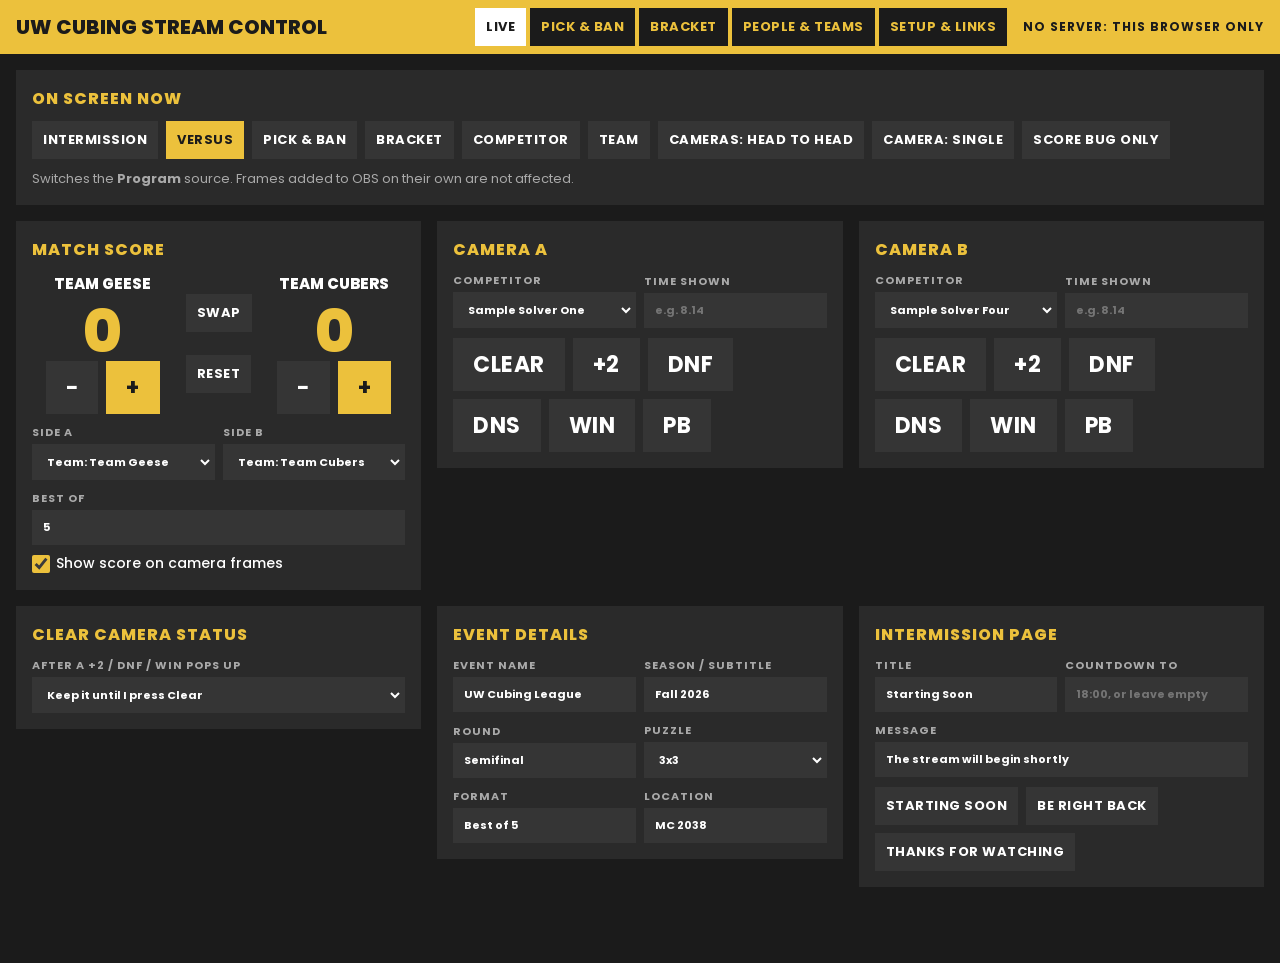
==== control/index.html @ bffdae1d "Add stream graphics framework: frames, control panel and sync server Solid frames (versus, pick and " ====
<!doctype html>
<html lang="en">
<head>
<meta charset="utf-8">
<meta name="viewport" content="width=device-width, initial-scale=1">
<title>UW Cubing stream control</title>
<link rel="stylesheet" href="../shared/theme.css">
<style>
  /* The operator's panel. Viewers never see this page. */
  html, body { overflow: auto; height: auto; background: var(--ink); }
  body { font-size: 15px; padding-bottom: 60px; }

  header.top { position: sticky; top: 0; z-index: 5; background: var(--y-gold); color: var(--ink); display: flex; align-items: center; gap: 16px; padding: 8px 16px; flex-wrap: wrap; }
  header.top h1 { font-size: 20px; font-weight: 800; text-transform: uppercase; margin-right: auto; }
  header.top .conn { font-size: 12px; font-weight: 700; text-transform: uppercase; letter-spacing: 1px; }
  nav { display: flex; gap: 4px; flex-wrap: wrap; }
  nav button { background: var(--ink); color: var(--y-gold); }
  nav button.on { background: var(--white); color: var(--ink); }

  #app { max-width: 1280px; margin: 0 auto; padding: 16px; display: grid; grid-template-columns: repeat(auto-fit, minmax(360px, 1fr)); gap: 16px; align-items: start; }
  .box { background: var(--panel); padding: 16px; display: flex; flex-direction: column; gap: 10px; min-width: 0; }
  .box.wide { grid-column: 1 / -1; }
  .box h2 { font-size: 16px; font-weight: 800; text-transform: uppercase; color: var(--y-gold); letter-spacing: 1px; }
  .box h3 { font-size: 13px; font-weight: 700; text-transform: uppercase; color: var(--muted); letter-spacing: 1px; margin-top: 6px; }
  .hint { font-size: 13px; color: var(--muted); }

  .r { display: flex; gap: 8px; align-items: center; flex-wrap: wrap; }
  .r > label { flex: 1; min-width: 120px; }
  label { display: flex; flex-direction: column; gap: 3px; font-size: 11px; font-weight: 700; text-transform: uppercase; letter-spacing: 1px; color: var(--muted); }
  label.check { flex-direction: row; align-items: center; gap: 6px; flex: none; color: var(--white); text-transform: none; font-size: 14px; letter-spacing: 0; font-weight: 500; }

  input, select, textarea, button { font: inherit; color: var(--white); background: var(--panel-2); border: 2px solid transparent; padding: 7px 9px; border-radius: 0; min-width: 0; }
  input, select, textarea { width: 100%; }
  input[type=checkbox] { width: 18px; height: 18px; accent-color: var(--y-gold); }
  input:focus, select:focus, textarea:focus, button:focus-visible { outline: none; border-color: var(--y-gold); }
  textarea { min-height: 150px; resize: vertical; }

  button { cursor: pointer; font-weight: 700; text-transform: uppercase; font-size: 13px; letter-spacing: .5px; white-space: nowrap; }
  button:hover { border-color: var(--y-gold); }
  button.on, button.primary { background: var(--y-gold); color: var(--ink); }
  button.alert { background: var(--alert); }
  button.big { font-size: 22px; padding: 8px 18px; }
  button.quiet { background: none; color: var(--muted); }

  .score { display: grid; grid-template-columns: 1fr auto 1fr; gap: 12px; align-items: center; text-align: center; }
  .score .n { font-size: 60px; font-weight: 800; line-height: 1; color: var(--y-gold); }
  .score .who { font-weight: 800; text-transform: uppercase; margin-bottom: 6px; }

  .m { display: grid; grid-template-columns: 52px 1fr 56px 56px 1fr auto; gap: 6px; align-items: center; }
  .m .id { color: var(--muted); font-size: 12px; font-weight: 700; }
  .m .nm { white-space: nowrap; overflow: hidden; text-overflow: ellipsis; font-weight: 600; }
  .m .nm.r2 { text-align: right; }
  .m input { text-align: center; }

  .pool { display: grid; grid-template-columns: repeat(auto-fill, minmax(150px, 1fr)); gap: 6px; }
  .pz { display: flex; align-items: center; gap: 8px; text-align: left; white-space: normal; }
  .pz .puzzle { width: 26px; height: 26px; flex: none; }
  .pz.banned { opacity: .45; text-decoration: line-through; }
  .pz.picked, .pz.decider { border-color: var(--y-gold); }

  .person { border-top: 2px solid var(--panel-2); padding-top: 10px; display: flex; flex-direction: column; gap: 8px; }
  .url { display: grid; grid-template-columns: 180px 1fr auto auto; gap: 8px; align-items: center; }
  .url code { font-size: 13px; color: var(--y-pale); overflow: hidden; text-overflow: ellipsis; white-space: nowrap; }
  a { color: var(--y-gold); }
</style>
</head>
<body>
<header class="top">
  <h1>UW Cubing stream control</h1>
  <nav id="tabs"></nav>
  <span class="conn" id="conn"></span>
</header>
<div id="app"></div>
<script type="module" src="control.js"></script>
</body>
</html>
---- shared/theme.css ----
/* UW Cubing Club stream graphics — shared design system.
   Everything visual that repeats across frames lives here. Change a token
   below and every frame follows. Design rules taken from the club posters:
   flat colour, square corners, no shadows, heavy uppercase Poppins,
   near-black triangle-pattern background, gold banner with a pale strip. */

@import url("https://fonts.googleapis.com/css2?family=Poppins:wght@400;500;600;700;800;900&display=swap");

:root {
  /* The yellow range. Use these for almost everything. */
  --y-bright: #fae203;   /* thin accent stripe, live highlights */
  --y-logo:   #ffd939;   /* the yellow of the UW cube */
  --y-gold:   #ecc13c;   /* main banner, icons, headline text */
  --y-deep:   #c8961e;   /* second banner row */
  --y-pale:   #eae6a3;   /* thin strips, side B, quiet accents */

  /* Neutrals. */
  --ink:      #1b1b1b;   /* page background, text on gold */
  --panel:    #2a2a2a;   /* cards and the background triangles */
  --panel-2:  #353535;   /* rows inside cards */
  --white:    #ffffff;
  --muted:    #a9a9a9;

  /* Special-use colours. Never decoration. */
  --alert:    #e23b2e;   /* +2, DNF, bans */
  --flag:     #e05a28;   /* "NEW!" style ribbons, decider tag */

  --key: transparent;    /* what shows through camera holes (see ?bg=) */
  --font: "Poppins", "Segoe UI", system-ui, sans-serif;
  --side: 110px;         /* left/right page margin on the 1920 canvas */
}

* { box-sizing: border-box; margin: 0; padding: 0; }

html, body {
  width: 100%; height: 100%;
  overflow: hidden;
  background: transparent;
  font-family: var(--font);
  color: var(--white);
}
body.letterbox { background: #000; }   /* projected in a normal browser window */

/* ---------- The 1920x1080 canvas ---------- */

.stage {
  position: absolute; left: 0; top: 0;
  width: 1920px; height: 1080px;
  transform-origin: 0 0;
  overflow: hidden;
}

.stage.solid {
  background-color: var(--ink);
  background-image: url("data:image/svg+xml,%3Csvg xmlns='http://www.w3.org/2000/svg' width='170' height='270'%3E%3Cpath d='M12 10h56l-28 50z M97 195h56l-28-50z' fill='%232a2a2a'/%3E%3C/svg%3E");
  display: flex; flex-direction: column;
  padding: 0 var(--side);
}
.stage.solid.no-bg { background: none; }

/* Diagonal corner stripes, as on the posters. */
.stage.solid::before, .stage.solid::after {
  content: ""; position: absolute; width: 420px; height: 210px;
  background-repeat: no-repeat; pointer-events: none;
}
.stage.solid::before {
  left: 0; top: 0;
  background-image: url("data:image/svg+xml,%3Csvg xmlns='http://www.w3.org/2000/svg' viewBox='0 0 420 210'%3E%3Cpath d='M0 138v22L320 0h-44z' fill='%23fae203'/%3E%3Cpath d='M0 172v34L412 0h-68z' fill='%23ecc13c'/%3E%3C/svg%3E");
}
.stage.solid::after {
  right: 0; bottom: 0;
  background-image: url("data:image/svg+xml,%3Csvg xmlns='http://www.w3.org/2000/svg' viewBox='0 0 420 210'%3E%3Cpath d='M420 38V4L8 210h68z' fill='%23ecc13c'/%3E%3Cpath d='M420 72V50L100 210h44z' fill='%23eae6a3'/%3E%3C/svg%3E");
}

/* ---------- Header: logo, pale strip, gold banner ---------- */

.banner { position: relative; padding-top: 118px; flex: none; z-index: 1; }
.banner .logo {
  position: absolute; left: 50%; top: 12px; height: 128px;
  transform: translateX(-50%);
}
.banner .strip { height: 14px; background: var(--y-pale); margin-bottom: 10px; }
.banner .bar {
  position: relative;
  height: 92px; background: var(--y-gold); color: var(--ink);
  display: flex; align-items: center; justify-content: center;
  font-size: 70px; font-weight: 800; letter-spacing: 1px; line-height: 1;
  text-transform: uppercase; white-space: nowrap;
}
.banner .subbar {
  height: 50px; background: var(--y-deep); color: var(--white);
  display: flex; align-items: center; justify-content: center;
  font-size: 30px; font-weight: 800; text-transform: uppercase; letter-spacing: 1px;
}

main { flex: 1; min-height: 0; margin: 22px 0; position: relative; z-index: 1; }

/* ---------- Footer info bar ---------- */

.infobar { flex: none; margin-bottom: 30px; z-index: 1; }
.infobar .row {
  height: 78px; background: var(--panel);
  display: flex; align-items: center; justify-content: center; gap: 34px;
}
.infobar .big {
  color: var(--y-gold); font-size: 44px; font-weight: 800;
  text-transform: uppercase; white-space: nowrap;
}
.infobar .rule { width: 4px; height: 52px; background: var(--white); }
.infobar .small { font-size: 22px; line-height: 1.25; text-transform: uppercase; white-space: nowrap; }
.infobar .small b { display: block; font-weight: 800; letter-spacing: 1.5px; }
.infobar .strip { height: 12px; background: var(--y-pale); }

/* ---------- Building blocks ---------- */

.panel { background: var(--panel); }

.label {
  font-size: 18px; font-weight: 700; letter-spacing: 3px;
  text-transform: uppercase; color: var(--muted);
}
.gold { color: var(--y-gold); }
.pale { color: var(--y-pale); }
.upper { text-transform: uppercase; }

/* Square avatar: a photo, or initials on gold when there is no photo. */
.avatar {
  background: var(--y-gold); color: var(--ink);
  display: flex; align-items: center; justify-content: center;
  font-weight: 800; text-transform: uppercase; overflow: hidden; flex: none;
  aspect-ratio: 1;
}
.avatar img { width: 100%; height: 100%; object-fit: cover; display: block; }
.side-b .avatar, .avatar.b { background: var(--y-pale); }

.puzzle { display: block; color: var(--y-gold); }
.puzzle svg { display: block; width: 100%; height: 100%; }

/* Small tag, in the manner of the "NEW!" ribbon. */
.tag {
  display: inline-block; padding: 3px 12px;
  font-size: 18px; font-weight: 800; letter-spacing: 2px; text-transform: uppercase;
  background: var(--y-gold); color: var(--ink);
}
.tag.alert { background: var(--alert); color: var(--white); }
.tag.flag  { background: var(--flag);  color: var(--white); }
.tag.pale  { background: var(--y-pale); }

/* ---------- Motion ---------- */

@keyframes rise  { from { opacity: 0; transform: translateY(26px); } to { opacity: 1; transform: none; } }
@keyframes wipe  { from { clip-path: inset(0 100% 0 0); } to { clip-path: inset(0 0 0 0); } }
@keyframes pop   { 0% { transform: scale(.4); opacity: 0; } 60% { transform: scale(1.18); opacity: 1; } 100% { transform: scale(1); } }
@keyframes pulse { 0%, 100% { opacity: 1; } 50% { opacity: .45; } }

.banner .bar, .banner .subbar { animation: wipe .5s ease-out both; }
.rise { animation: rise .45s ease-out both; }
.pop  { animation: pop .4s ease-out both; }

/* Add ?still=1 to a frame URL to switch all motion off (for still exports). */
.still *, .still *::before, .still *::after { animation: none !important; transition: none !important; }
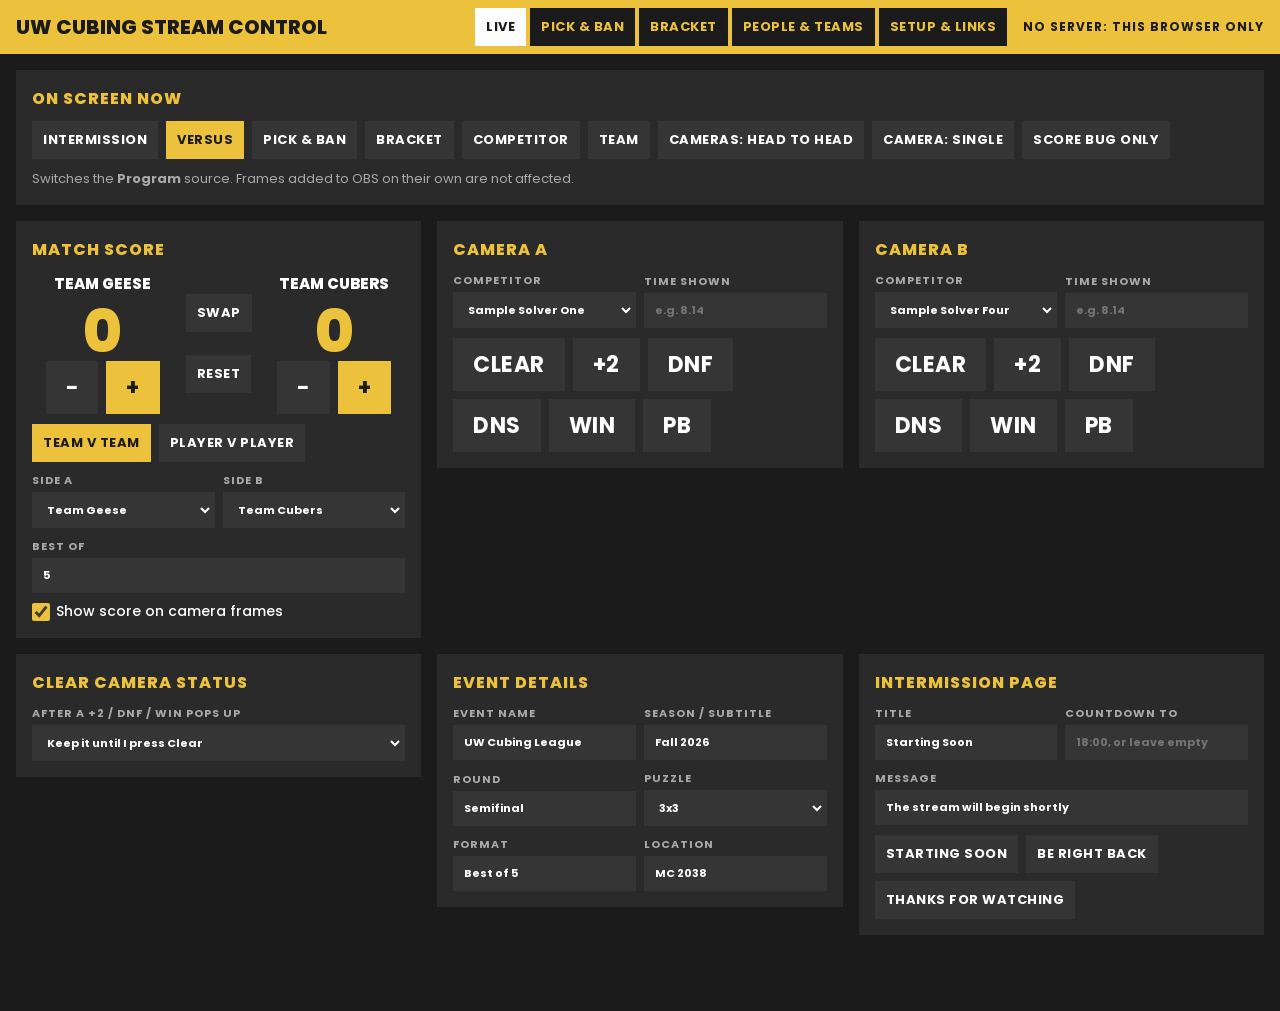
==== commit 955000f2: "Bug fixes and Control Board UI enhancements" ====
--- a/control/index.html
+++ b/control/index.html
@@ -18,7 +18,7 @@
   nav button.on { background: var(--white); color: var(--ink); }
 
   #app { max-width: 1280px; margin: 0 auto; padding: 16px; display: grid; grid-template-columns: repeat(auto-fit, minmax(360px, 1fr)); gap: 16px; align-items: start; }
-  .box { background: var(--panel); padding: 16px; display: flex; flex-direction: column; gap: 10px; min-width: 0; }
+  .box { background: var(--panel); padding: 16px; display: flex; flex-direction: column; gap: 10px; min-width: 0; overflow-wrap: anywhere; }
   .box.wide { grid-column: 1 / -1; }
   .box h2 { font-size: 16px; font-weight: 800; text-transform: uppercase; color: var(--y-gold); letter-spacing: 1px; }
   .box h3 { font-size: 13px; font-weight: 700; text-transform: uppercase; color: var(--muted); letter-spacing: 1px; margin-top: 6px; }
@@ -26,6 +26,7 @@
 
   .r { display: flex; gap: 8px; align-items: center; flex-wrap: wrap; }
   .r > label { flex: 1; min-width: 120px; }
+  .r > * { max-width: 100%; }
   label { display: flex; flex-direction: column; gap: 3px; font-size: 11px; font-weight: 700; text-transform: uppercase; letter-spacing: 1px; color: var(--muted); }
   label.check { flex-direction: row; align-items: center; gap: 6px; flex: none; color: var(--white); text-transform: none; font-size: 14px; letter-spacing: 0; font-weight: 500; }
 
@@ -35,7 +36,9 @@
   input:focus, select:focus, textarea:focus, button:focus-visible { outline: none; border-color: var(--y-gold); }
   textarea { min-height: 150px; resize: vertical; }
 
-  button { cursor: pointer; font-weight: 700; text-transform: uppercase; font-size: 13px; letter-spacing: .5px; white-space: nowrap; }
+  button { cursor: pointer; font-weight: 700; text-transform: uppercase; font-size: 13px; letter-spacing: .5px; }
+  button:disabled { cursor: default; }
+  button:disabled:hover { border-color: transparent; }
   button:hover { border-color: var(--y-gold); }
   button.on, button.primary { background: var(--y-gold); color: var(--ink); }
   button.alert { background: var(--alert); }
@@ -44,9 +47,12 @@
 
   .score { display: grid; grid-template-columns: 1fr auto 1fr; gap: 12px; align-items: center; text-align: center; }
   .score .n { font-size: 60px; font-weight: 800; line-height: 1; color: var(--y-gold); }
+  .score > div { min-width: 0; }
   .score .who { font-weight: 800; text-transform: uppercase; margin-bottom: 6px; }
 
-  .m { display: grid; grid-template-columns: 52px 1fr 56px 56px 1fr auto; gap: 6px; align-items: center; }
+  .m { display: grid; grid-template-columns: 52px minmax(0, 1fr) 56px 56px minmax(0, 1fr) auto; gap: 6px; align-items: center; }
+  .m .r { flex-wrap: nowrap; }
+  .m button { white-space: nowrap; }
   .m .id { color: var(--muted); font-size: 12px; font-weight: 700; }
   .m .nm { white-space: nowrap; overflow: hidden; text-overflow: ellipsis; font-weight: 600; }
   .m .nm.r2 { text-align: right; }
@@ -58,8 +64,16 @@
   .pz.banned { opacity: .45; text-decoration: line-through; }
   .pz.picked, .pz.decider { border-color: var(--y-gold); }
 
-  .person { border-top: 2px solid var(--panel-2); padding-top: 10px; display: flex; flex-direction: column; gap: 8px; }
-  .url { display: grid; grid-template-columns: 180px 1fr auto auto; gap: 8px; align-items: center; }
+  details { background: var(--panel-2); }
+  details > summary { cursor: pointer; padding: 10px 12px; display: flex; gap: 12px; align-items: baseline; list-style: none; }
+  details > summary::before { content: "+"; color: var(--y-gold); font-weight: 800; width: 12px; }
+  details[open] > summary::before { content: "−"; }
+  details > summary::-webkit-details-marker { display: none; }
+  details > summary span { color: var(--muted); font-size: 13px; }
+  details[open] { background: none; outline: 2px solid var(--panel-2); padding: 0 12px 12px; display: flex; flex-direction: column; gap: 8px; }
+  details[open] > summary { padding: 10px 0; }
+  details[open] > * + * { margin-top: 8px; }
+  .url { display: grid; grid-template-columns: minmax(110px, 190px) minmax(0, 1fr) auto auto; gap: 8px; align-items: center; }
   .url code { font-size: 13px; color: var(--y-pale); overflow: hidden; text-overflow: ellipsis; white-space: nowrap; }
   a { color: var(--y-gold); }
 </style>
--- a/shared/theme.css
+++ b/shared/theme.css
@@ -76,7 +76,7 @@
 
 .banner { position: relative; padding-top: 118px; flex: none; z-index: 1; }
 .banner .logo {
-  position: absolute; left: 50%; top: 12px; height: 128px;
+  position: absolute; left: 50%; top: 8px; height: 134px;
   transform: translateX(-50%);
 }
 .banner .strip { height: 14px; background: var(--y-pale); margin-bottom: 10px; }
@@ -85,12 +85,12 @@
   height: 92px; background: var(--y-gold); color: var(--ink);
   display: flex; align-items: center; justify-content: center;
   font-size: 70px; font-weight: 800; letter-spacing: 1px; line-height: 1;
-  text-transform: uppercase; white-space: nowrap;
+  text-transform: uppercase; white-space: nowrap; padding: 0 30px;
 }
 .banner .subbar {
   height: 50px; background: var(--y-deep); color: var(--white);
   display: flex; align-items: center; justify-content: center;
-  font-size: 30px; font-weight: 800; text-transform: uppercase; letter-spacing: 1px;
+  font-size: 30px; font-weight: 800; text-transform: uppercase; letter-spacing: 1px; padding: 0 30px;
 }
 
 main { flex: 1; min-height: 0; margin: 22px 0; position: relative; z-index: 1; }
@@ -100,14 +100,14 @@
 .infobar { flex: none; margin-bottom: 30px; z-index: 1; }
 .infobar .row {
   height: 78px; background: var(--panel);
-  display: flex; align-items: center; justify-content: center; gap: 34px;
+  display: flex; align-items: center; justify-content: center; gap: 34px; padding: 0 30px;
 }
 .infobar .big {
   color: var(--y-gold); font-size: 44px; font-weight: 800;
   text-transform: uppercase; white-space: nowrap;
 }
-.infobar .rule { width: 4px; height: 52px; background: var(--white); }
-.infobar .small { font-size: 22px; line-height: 1.25; text-transform: uppercase; white-space: nowrap; }
+.infobar .rule { width: 4px; height: 52px; background: var(--white); flex: none; }
+.infobar .small { flex: none; font-size: 22px; line-height: 1.25; text-transform: uppercase; white-space: nowrap; }
 .infobar .small b { display: block; font-weight: 800; letter-spacing: 1.5px; }
 .infobar .strip { height: 12px; background: var(--y-pale); }
 
@@ -122,6 +122,11 @@
 .gold { color: var(--y-gold); }
 .pale { color: var(--y-pale); }
 .upper { text-transform: uppercase; }
+
+/* Text that must stay inside its box: ui.js shrinks the font until it fits.
+   data-fit="line" stays on one line; data-fit="wrap" may wrap. */
+[data-fit] { display: block; min-width: 0; max-width: 100%; }
+[data-fit="line"] { white-space: nowrap; }
 
 /* Square avatar: a photo, or initials on gold when there is no photo. */
 .avatar {
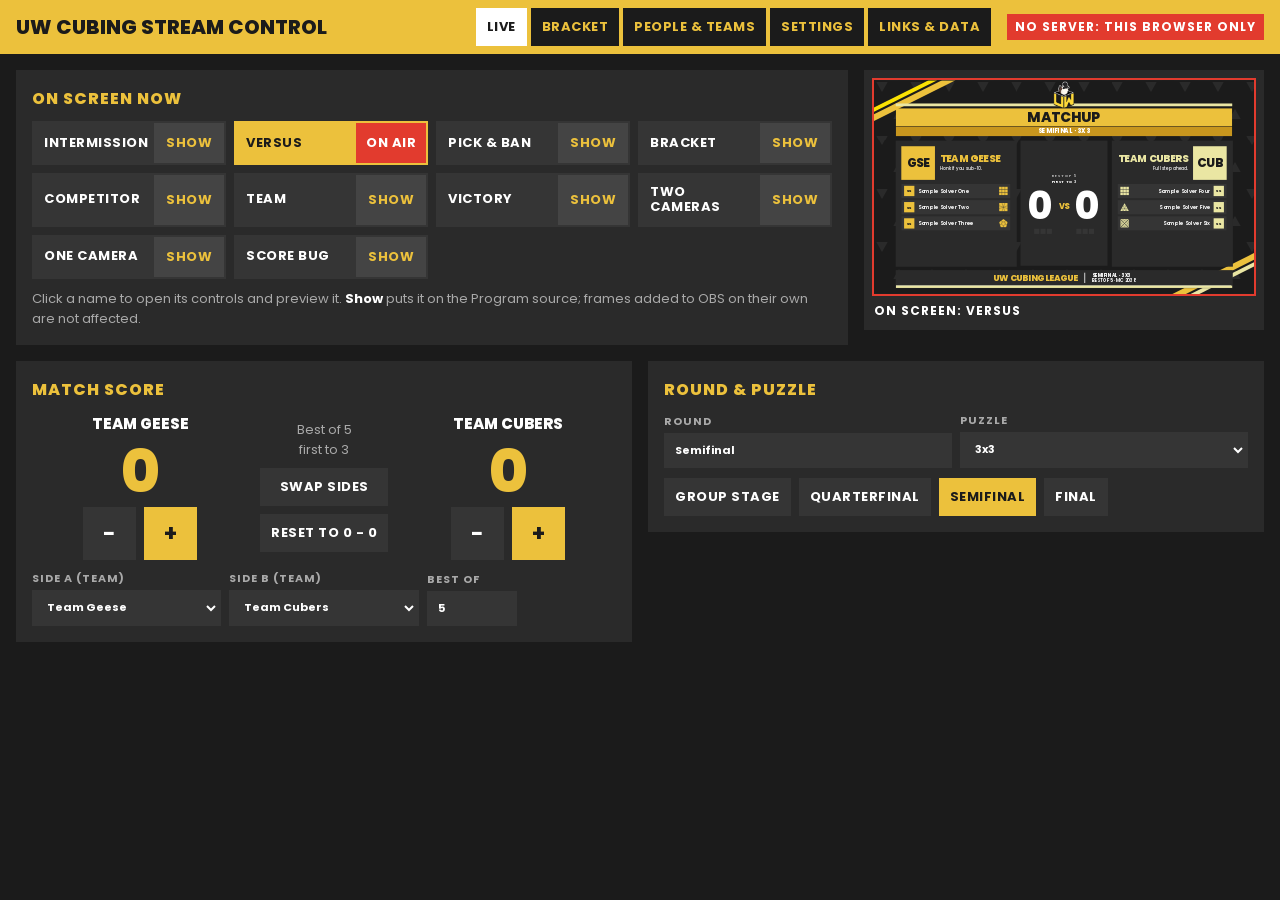
==== commit 129d71b0: "Rework control panel, add victory screen and page transitions Frames - Versus: win pips share the wi" ====
--- a/control/index.html
+++ b/control/index.html
@@ -9,22 +9,36 @@
   /* The operator's panel. Viewers never see this page. */
   html, body { overflow: auto; height: auto; background: var(--ink); }
   body { font-size: 15px; padding-bottom: 60px; }
+  [hidden] { display: none !important; }
 
+  /* ---------- Top bar and tabs ---------- */
   header.top { position: sticky; top: 0; z-index: 5; background: var(--y-gold); color: var(--ink); display: flex; align-items: center; gap: 16px; padding: 8px 16px; flex-wrap: wrap; }
   header.top h1 { font-size: 20px; font-weight: 800; text-transform: uppercase; margin-right: auto; }
   header.top .conn { font-size: 12px; font-weight: 700; text-transform: uppercase; letter-spacing: 1px; }
+  header.top .conn.off { background: var(--alert); color: var(--white); padding: 4px 8px; }
   nav { display: flex; gap: 4px; flex-wrap: wrap; }
   nav button { background: var(--ink); color: var(--y-gold); }
   nav button.on { background: var(--white); color: var(--ink); }
 
-  #app { max-width: 1280px; margin: 0 auto; padding: 16px; display: grid; grid-template-columns: repeat(auto-fit, minmax(360px, 1fr)); gap: 16px; align-items: start; }
+  /* ---------- Page layout ---------- */
+  #onair, #app { max-width: 1280px; margin: 0 auto; padding: 16px 16px 0; }
+  #onair { display: grid; grid-template-columns: minmax(0, 1fr) 400px; gap: 16px; align-items: start; }
+  #app { display: grid; grid-template-columns: repeat(auto-fit, minmax(360px, 1fr)); gap: 16px; align-items: start; }
+  @media (max-width: 900px) { #onair { grid-template-columns: minmax(0, 1fr); } }
+
   .box { background: var(--panel); padding: 16px; display: flex; flex-direction: column; gap: 10px; min-width: 0; overflow-wrap: anywhere; }
   .box.wide { grid-column: 1 / -1; }
   .box h2 { font-size: 16px; font-weight: 800; text-transform: uppercase; color: var(--y-gold); letter-spacing: 1px; }
   .box h3 { font-size: 13px; font-weight: 700; text-transform: uppercase; color: var(--muted); letter-spacing: 1px; margin-top: 6px; }
+  .box h3.gold { color: var(--y-gold); }
   .hint { font-size: 13px; color: var(--muted); }
+  .hint b { color: var(--white); }
+  code { color: var(--y-pale); font-size: 13px; }
+  a { color: var(--y-gold); }
 
-  .r { display: flex; gap: 8px; align-items: center; flex-wrap: wrap; }
+  /* ---------- Fields and buttons ---------- */
+  .r { display: flex; gap: 8px; align-items: flex-end; flex-wrap: wrap; }
+  .r.centre { justify-content: center; }
   .r > label { flex: 1; min-width: 120px; }
   .r > * { max-width: 100%; }
   label { display: flex; flex-direction: column; gap: 3px; font-size: 11px; font-weight: 700; text-transform: uppercase; letter-spacing: 1px; color: var(--muted); }
@@ -37,19 +51,53 @@
   textarea { min-height: 150px; resize: vertical; }
 
   button { cursor: pointer; font-weight: 700; text-transform: uppercase; font-size: 13px; letter-spacing: .5px; }
+  button:hover { border-color: var(--y-gold); }
   button:disabled { cursor: default; }
   button:disabled:hover { border-color: transparent; }
-  button:hover { border-color: var(--y-gold); }
   button.on, button.primary { background: var(--y-gold); color: var(--ink); }
   button.alert { background: var(--alert); }
   button.big { font-size: 22px; padding: 8px 18px; }
   button.quiet { background: none; color: var(--muted); }
 
+  /* A switch: a label and a strip of joined buttons, one of them lit. */
+  .switch { display: flex; align-items: center; justify-content: space-between; gap: 12px; flex-wrap: wrap; }
+  .switch > span { font-size: 14px; font-weight: 600; }
+  .seg { display: flex; gap: 2px; flex-wrap: wrap; }
+
+  /* ---------- On screen now ---------- */
+  #top { background: var(--panel); padding: 16px; display: flex; flex-direction: column; gap: 10px; min-width: 0; }
+  #top h2 { font-size: 16px; font-weight: 800; text-transform: uppercase; color: var(--y-gold); letter-spacing: 1px; }
+  .scenes { display: grid; grid-template-columns: repeat(auto-fill, minmax(180px, 1fr)); gap: 8px; }
+  .scene { display: flex; border: 2px solid var(--panel-2); }
+  .scene button { border: 0; padding: 10px; }
+  .scene .name { flex: 1; text-align: left; line-height: 1.15; }
+  .scene .go { background: #444; color: var(--y-gold); width: 70px; flex: none; padding: 10px 4px; }
+  .scene .go:hover, .scene .name:hover { background: #505050; }
+  .scene.sel { border-color: var(--white); }
+  .scene.live { border-color: var(--y-gold); }
+  .scene.live .go { background: var(--alert); color: var(--white); }
+  .scene.live .name { background: var(--y-gold); color: var(--ink); }
+
+  #preview { background: var(--panel); padding: 10px; display: flex; flex-direction: column; gap: 8px; }
+  /* Grey checks stand in for the camera behind a hollow frame. */
+  #preview .screen { position: relative; aspect-ratio: 16 / 9; outline: 2px solid var(--panel-2);
+                     background: repeating-conic-gradient(#3a3a3a 0 25%, #303030 0 50%) 0 0 / 24px 24px; }
+  #preview iframe { position: absolute; inset: 0; width: 100%; height: 100%; border: 0; pointer-events: none; }
+  #preview .cap { font-size: 12px; font-weight: 700; text-transform: uppercase; letter-spacing: 1px; color: var(--muted); }
+  #preview.live .screen { outline-color: var(--alert); }
+  #preview.live .cap { color: var(--white); }
+
+  .notice { flex-direction: row; align-items: center; justify-content: space-between; flex-wrap: wrap; outline: 2px solid var(--white); outline-offset: -2px; }
+  .note { background: var(--panel-2); padding: 10px 12px; display: flex; align-items: center; justify-content: space-between; gap: 12px; flex-wrap: wrap; }
+
+  /* ---------- Score ---------- */
   .score { display: grid; grid-template-columns: 1fr auto 1fr; gap: 12px; align-items: center; text-align: center; }
-  .score .n { font-size: 60px; font-weight: 800; line-height: 1; color: var(--y-gold); }
   .score > div { min-width: 0; }
+  .score .n { font-size: 60px; font-weight: 800; line-height: 1; color: var(--y-gold); margin-bottom: 6px; }
   .score .who { font-weight: 800; text-transform: uppercase; margin-bottom: 6px; }
+  .score .mid { display: flex; flex-direction: column; gap: 8px; }
 
+  /* ---------- Bracket results ---------- */
   .m { display: grid; grid-template-columns: 52px minmax(0, 1fr) 56px 56px minmax(0, 1fr) auto; gap: 6px; align-items: center; }
   .m .r { flex-wrap: nowrap; }
   .m button { white-space: nowrap; }
@@ -58,24 +106,29 @@
   .m .nm.r2 { text-align: right; }
   .m input { text-align: center; }
 
+  /* ---------- Pick lists ---------- */
   .pool { display: grid; grid-template-columns: repeat(auto-fill, minmax(150px, 1fr)); gap: 6px; }
   .pz { display: flex; align-items: center; gap: 8px; text-align: left; white-space: normal; }
   .pz .puzzle { width: 26px; height: 26px; flex: none; }
   .pz.banned { opacity: .45; text-decoration: line-through; }
   .pz.picked, .pz.decider { border-color: var(--y-gold); }
+  .card { display: flex; flex-direction: column; align-items: flex-start; gap: 2px; text-align: left; padding: 10px 12px; }
+  .card small { font-size: 11px; font-weight: 600; opacity: .7; }
+  .ev { width: 110px; font-weight: 700; align-self: center; }
 
+  /* ---------- Folding entries (people, teams) ---------- */
   details { background: var(--panel-2); }
   details > summary { cursor: pointer; padding: 10px 12px; display: flex; gap: 12px; align-items: baseline; list-style: none; }
   details > summary::before { content: "+"; color: var(--y-gold); font-weight: 800; width: 12px; }
   details[open] > summary::before { content: "−"; }
   details > summary::-webkit-details-marker { display: none; }
   details > summary span { color: var(--muted); font-size: 13px; }
-  details[open] { background: none; outline: 2px solid var(--panel-2); padding: 0 12px 12px; display: flex; flex-direction: column; gap: 8px; }
+  details[open] { background: none; outline: 2px solid var(--panel-2); padding: 0 12px 12px; }
   details[open] > summary { padding: 10px 0; }
   details[open] > * + * { margin-top: 8px; }
-  .url { display: grid; grid-template-columns: minmax(110px, 190px) minmax(0, 1fr) auto auto; gap: 8px; align-items: center; }
-  .url code { font-size: 13px; color: var(--y-pale); overflow: hidden; text-overflow: ellipsis; white-space: nowrap; }
-  a { color: var(--y-gold); }
+
+  .url { display: grid; grid-template-columns: minmax(110px, 220px) minmax(0, 1fr) auto auto; gap: 8px; align-items: center; }
+  .url code { overflow: hidden; text-overflow: ellipsis; white-space: nowrap; }
 </style>
 </head>
 <body>
@@ -84,6 +137,12 @@
   <nav id="tabs"></nav>
   <span class="conn" id="conn"></span>
 </header>
+<!-- Scene buttons and a small preview. Only the Live tab uses this strip; the
+     preview sits outside #app so it is not reloaded every time the tab redraws. -->
+<div id="onair" hidden>
+  <section id="top"></section>
+  <aside id="preview"><div class="screen"><iframe title="Preview" tabindex="-1"></iframe></div><div class="cap"></div></aside>
+</div>
 <div id="app"></div>
 <script type="module" src="control.js"></script>
 </body>
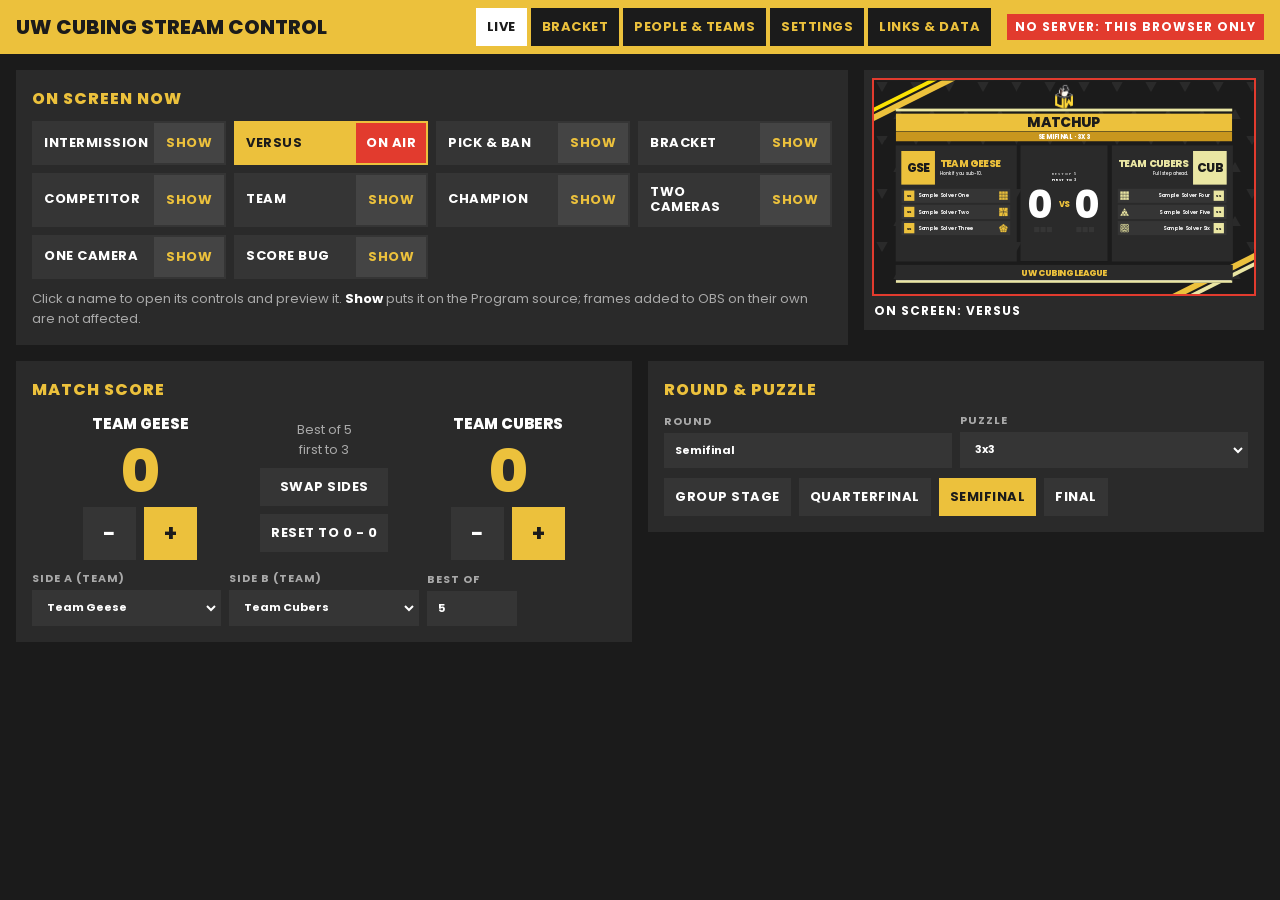
==== commit 59af98bd: "Add solve history, WCA icons, third place match and score bug extras - Bracket: third place match fo" ====
--- a/control/index.html
+++ b/control/index.html
@@ -52,6 +52,14 @@
 
   button { cursor: pointer; font-weight: 700; text-transform: uppercase; font-size: 13px; letter-spacing: .5px; }
   button:hover { border-color: var(--y-gold); }
+  /* Feedback: the button dips while it is held down, and flashes once the
+     click has been taken (control.js adds .hit). */
+  button:active:not(:disabled) { transform: scale(.95); filter: brightness(1.35); }
+  button.hit { animation: hit .45s ease-out; }
+  @keyframes hit {
+    0%   { box-shadow: 0 0 0 0 var(--white), inset 0 0 0 100px rgba(255, 255, 255, .55); }
+    100% { box-shadow: 0 0 0 9px transparent, inset 0 0 0 100px transparent; }
+  }
   button:disabled { cursor: default; }
   button:disabled:hover { border-color: transparent; }
   button.on, button.primary { background: var(--y-gold); color: var(--ink); }
@@ -94,6 +102,7 @@
   .score { display: grid; grid-template-columns: 1fr auto 1fr; gap: 12px; align-items: center; text-align: center; }
   .score > div { min-width: 0; }
   .score .n { font-size: 60px; font-weight: 800; line-height: 1; color: var(--y-gold); margin-bottom: 6px; }
+  .score .n.changed { animation: pop .35s ease-out; }
   .score .who { font-weight: 800; text-transform: uppercase; margin-bottom: 6px; }
   .score .mid { display: flex; flex-direction: column; gap: 8px; }
 
--- a/shared/theme.css
+++ b/shared/theme.css
@@ -28,6 +28,7 @@
   --key: transparent;    /* what shows through camera holes (see ?bg=) */
   --font: "Poppins", "Segoe UI", system-ui, sans-serif;
   --side: 110px;         /* left/right page margin on the 1920 canvas */
+  --inset: 26px;         /* clear space above the logo and below the footer */
 }
 
 * { box-sizing: border-box; margin: 0; padding: 0; }
@@ -74,9 +75,10 @@
 
 /* ---------- Header: logo, pale strip, gold banner ---------- */
 
-.banner { position: relative; padding-top: 118px; flex: none; z-index: 1; }
+.banner { position: relative; padding-top: calc(118px + var(--inset)); flex: none; z-index: 1; }
 .banner .logo {
-  position: absolute; left: 50%; top: 8px; height: 134px;
+  /* Stands on the pale strip: top + height = the banner's padding-top. */
+  position: absolute; left: 50%; top: calc(var(--inset) - 2px); height: 120px;
   transform: translateX(-50%);
 }
 .banner .strip { height: 14px; background: var(--y-pale); margin-bottom: 10px; }
@@ -93,11 +95,11 @@
   font-size: 30px; font-weight: 800; text-transform: uppercase; letter-spacing: 1px; padding: 0 30px;
 }
 
-main { flex: 1; min-height: 0; margin: 22px 0; position: relative; z-index: 1; }
+main { flex: 1; min-height: 0; margin: 20px 0; position: relative; z-index: 1; }
 
 /* ---------- Footer info bar ---------- */
 
-.infobar { flex: none; margin-bottom: 30px; z-index: 1; }
+.infobar { flex: none; margin-bottom: calc(30px + var(--inset)); z-index: 1; }
 .infobar .row {
   height: 78px; background: var(--panel);
   display: flex; align-items: center; justify-content: center; gap: 34px; padding: 0 30px;
@@ -106,10 +108,8 @@
   color: var(--y-gold); font-size: 44px; font-weight: 800;
   text-transform: uppercase; white-space: nowrap;
 }
-.infobar .rule { width: 4px; height: 52px; background: var(--white); flex: none; }
-.infobar .small { flex: none; font-size: 22px; line-height: 1.25; text-transform: uppercase; white-space: nowrap; }
-.infobar .small b { display: block; font-weight: 800; letter-spacing: 1.5px; }
 .infobar .strip { height: 12px; background: var(--y-pale); }
+.infobar .big.turn { animation: rise .45s ease-out both; }     /* footer strip changing line */
 
 /* ---------- Building blocks ---------- */
 
@@ -120,8 +120,6 @@
   text-transform: uppercase; color: var(--muted);
 }
 .gold { color: var(--y-gold); }
-.pale { color: var(--y-pale); }
-.upper { text-transform: uppercase; }
 
 /* Text that must stay inside its box: ui.js shrinks the font until it fits.
    data-fit="line" stays on one line; data-fit="wrap" may wrap. */
@@ -150,13 +148,32 @@
 .tag.alert { background: var(--alert); color: var(--white); }
 .tag.flag  { background: var(--flag);  color: var(--white); }
 .tag.pale  { background: var(--y-pale); }
+.tag.bright { background: var(--y-bright); }
+
+/* ---------- Confetti ----------
+   Falling triangles, the same shape as the background pattern. Put the markup
+   from confetti() in ui.js inside a positioned box with overflow hidden; set
+   --fall on it to a little more than the height of that box. */
+
+.confetti { position: absolute; inset: 0; pointer-events: none; --fall: 640px; }
+.confetti i {
+  position: absolute; top: -40px; width: 0; height: 0; opacity: 0;
+  border-left: var(--s) solid transparent; border-right: var(--s) solid transparent;
+  border-top: calc(var(--s) * 1.8) solid var(--c);
+  animation: fall var(--t) var(--d) linear infinite;
+}
+@keyframes fall {
+  0%   { transform: translateY(0) rotate(0deg); opacity: 0; }
+  8%   { opacity: .9; }
+  100% { transform: translateY(var(--fall)) rotate(var(--r)); opacity: .9; }
+}
+.still .confetti { display: none; }
 
 /* ---------- Motion ---------- */
 
 @keyframes rise  { from { opacity: 0; transform: translateY(26px); } to { opacity: 1; transform: none; } }
 @keyframes wipe  { from { clip-path: inset(0 100% 0 0); } to { clip-path: inset(0 0 0 0); } }
 @keyframes pop   { 0% { transform: scale(.4); opacity: 0; } 60% { transform: scale(1.18); opacity: 1; } 100% { transform: scale(1); } }
-@keyframes pulse { 0%, 100% { opacity: 1; } 50% { opacity: .45; } }
 
 .banner .bar, .banner .subbar { animation: wipe .5s ease-out both; }
 .rise { animation: rise .45s ease-out both; }
